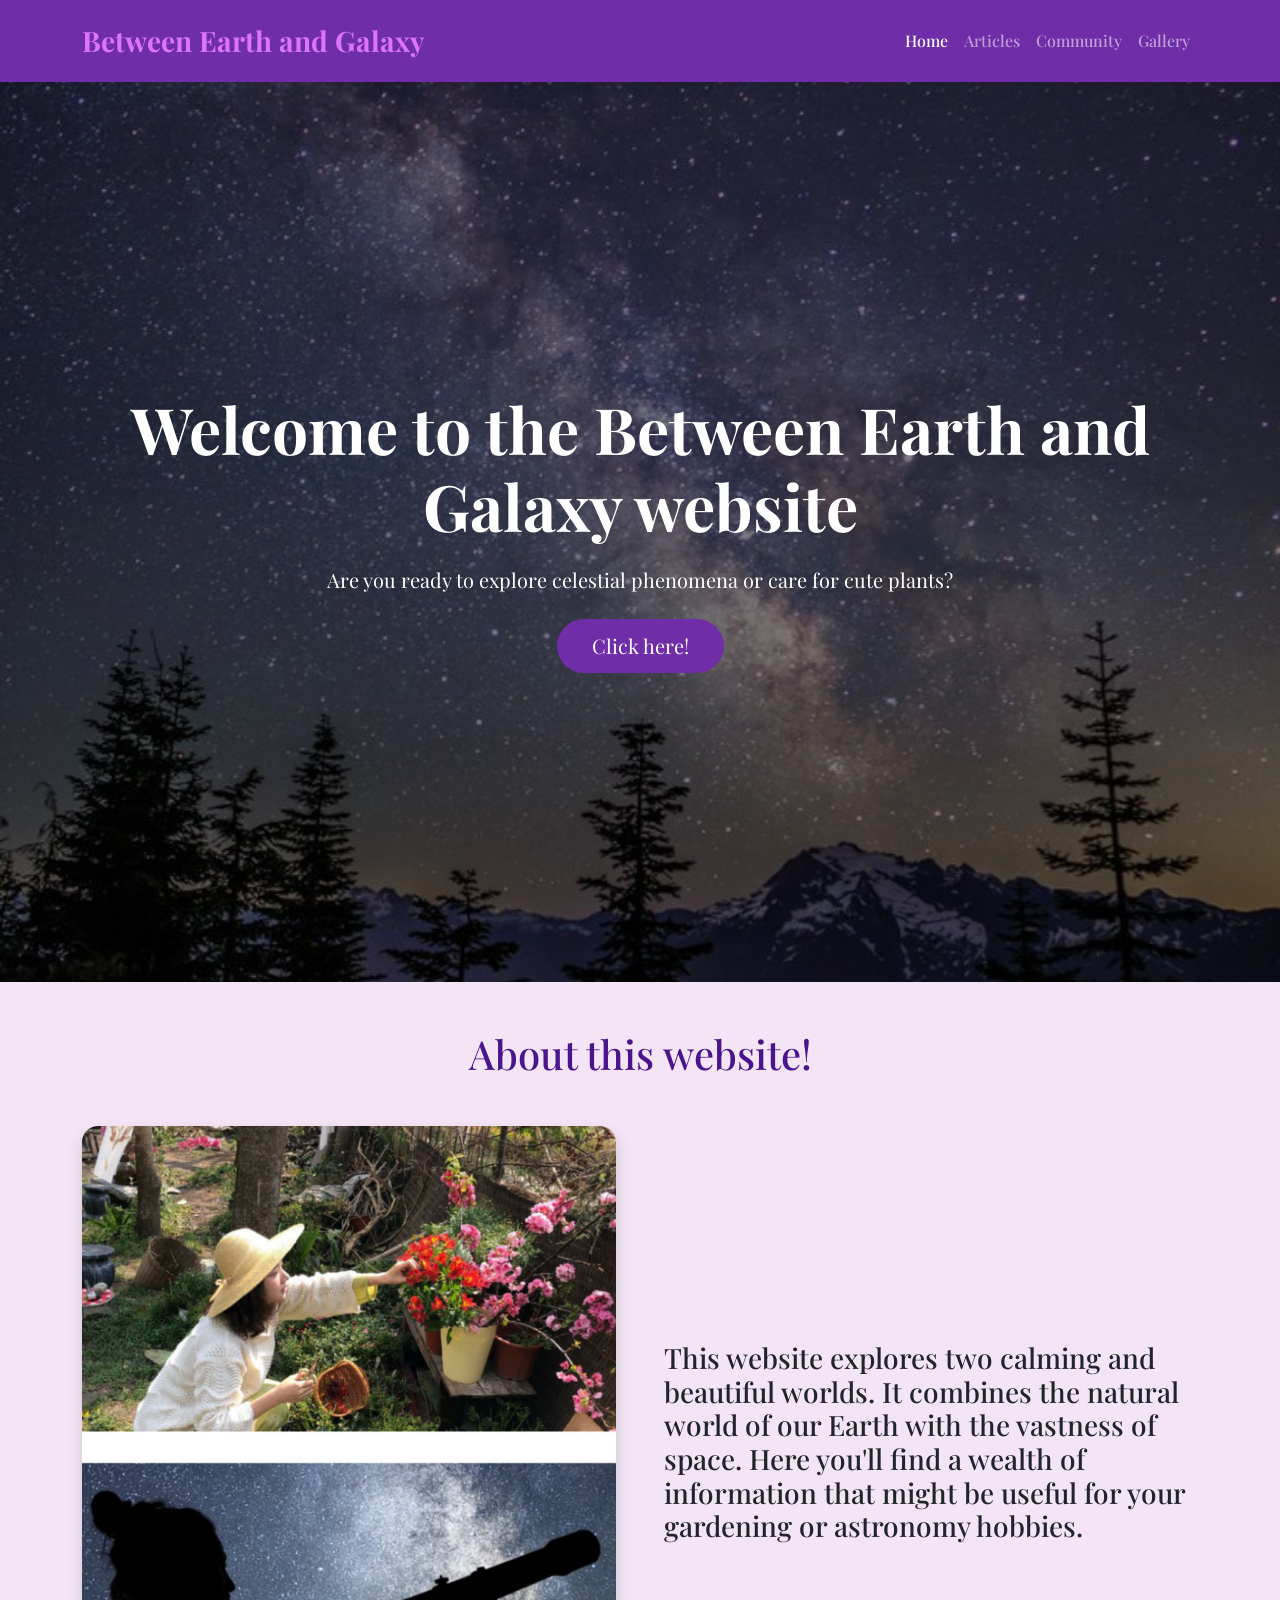
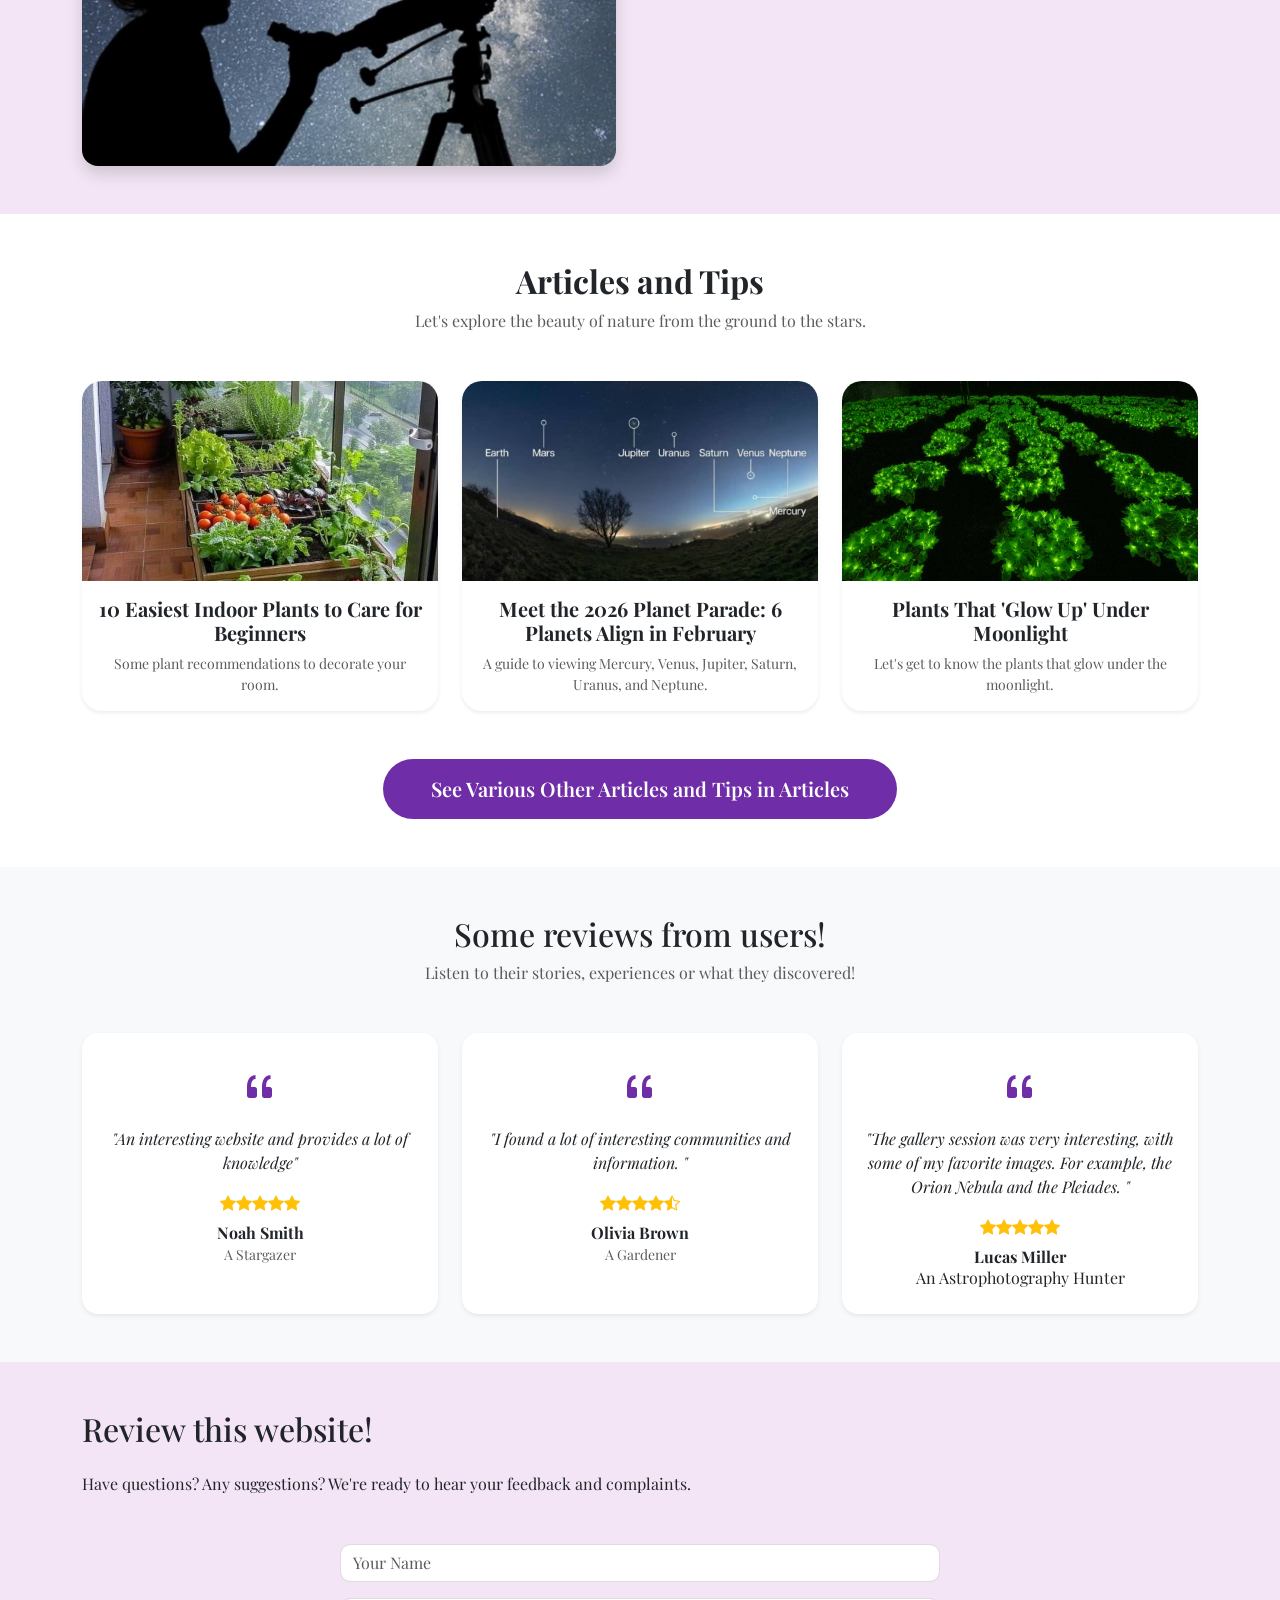
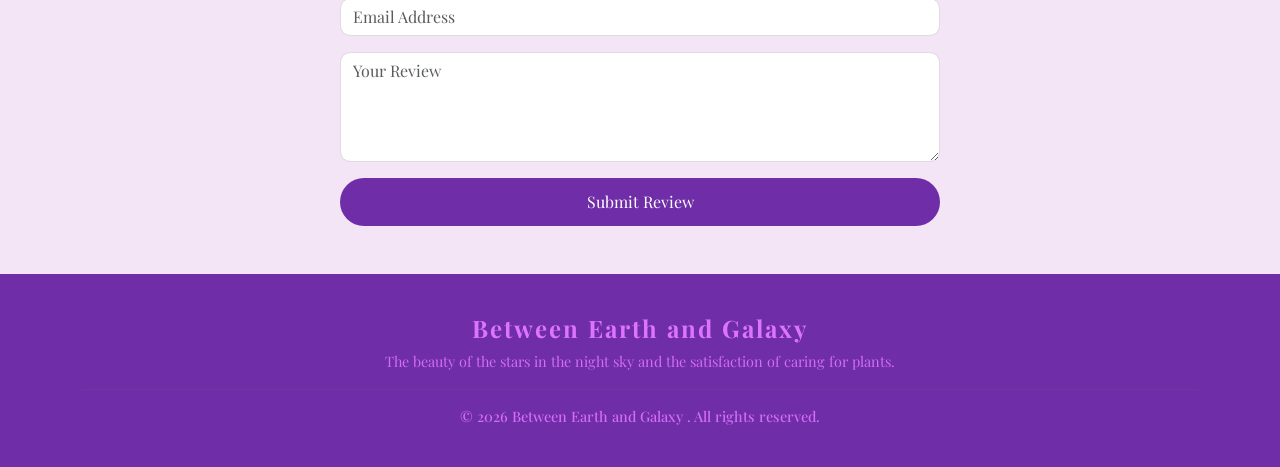
==== index.html @ 0eeb185c "Add files via upload" ====
<!DOCTYPE html>
<html lang="en">
<head>
    <meta charset="UTF-8">
    <meta name="viewport" content="width=device-width, initial-scale=1.0">
    <title>Between Earth and Galaxy | Home</title>
    
    <!-- Bootstrap 5 -->
    <link href="https://cdn.jsdelivr.net/npm/bootstrap@5.3.0/dist/css/bootstrap.min.css" rel="stylesheet">
    <!-- Google Fonts -->
    <link href="https://fonts.googleapis.com/css2?family=Playfair+Display:ital,wght@0,400..900;1,400..900&display=swap" rel="stylesheet">
    <!-- Bootstrap Icons -->
    <link rel="stylesheet" href="https://cdn.jsdelivr.net/npm/bootstrap-icons@1.11.1/font/bootstrap-icons.css">
    <link rel="stylesheet" href="style.css">
</head>
<body>
    
    <!-- NAVBAR -->
    <nav class="navbar navbar-expand-lg navbar-dark sticky-top custom-nav">
        <div class="container">
            <a class="navbar-brand logo" href="#">Between Earth and Galaxy </a>
            
            <button class="navbar-toggler" type="button" data-bs-toggle="collapse" data-bs-target="#navbarNav">
                <span class="navbar-toggler-icon"></span>
            </button>
            
            <div class="collapse navbar-collapse" id="navbarNav">
                <ul class="navbar-nav ms-auto">
                    <li class="nav-item">
                    <a class="nav-link active" aria-current="page" href="#">Home</a>
                    </li>
                    <li class="nav-item"><a class="nav-link" href="artikel.html">Articles</a></li>
                    <li class="nav-item"><a class="nav-link" href="komunitas.html">Community</a></li>
                    <li class="nav-item"><a class="nav-link" href="galeri.html">Gallery</a></li>
                </ul>
            </div>
        </div>
    </nav>

    <!-- HERO SECTION -->
    <section class="hero d-flex align-items-center justify-content-center">
        <div class="container text-center">
            <h1 class="display-3 fw-bold">Welcome to the Between Earth and Galaxy website</h1>
            <p class="lead mb-4">Are you ready to explore celestial phenomena or care for cute plants?</p>
            <div class="d-flex justify-content-center">
                <a href="#about" class="btn btn-custom btn-lg">Click here!</a>
            </div>
        </div>
    </section>
    
    <!-- ABOUT SECTION -->
    <section class="about py-5" id="about">
        <div class="container">
            <h2 class="text-center mb-5">About this website!</h2>
            <div class="row align-items-center g-5">
                <div class="col-md-6 text-center">
                    <div class="about-image">
                        <img src="mix1.jpg" alt="About Serenity Garden" class="img-fluid rounded-4 shadow">
                    </div>
                </div>
                <div class="col-md-6">
                    <div class="about-text">
                        <h3>
                       This website explores two calming and beautiful worlds. It combines the natural world of our Earth with the vastness of space. Here you'll find a wealth of information that might be useful for your gardening or astronomy hobbies.
                        </h3>
                    </div>
                </div>
            </div>
        </div>
    </section>

<!-- HOBBY SECTION WITH IMAGES -->
<section class="hobbies py-5" id="hobbies">
    <div class="container">
        <div class="text-center mb-5">
            <h2 class="fw-bold">
             Articles and Tips </h2>
            <p class="text-muted">Let's explore the beauty of nature from the ground to the stars.</p>
        </div>
        <div class="row g-4 justify-content-center">
            <!-- artikel 1-->
            <div class="col-12 col-md-6 col-lg-4">
                <div class="card h-100 shadow-sm border-0 hobby-card">
                    <img src="indoorgarden.jpeg" class="card-img-top hobby-img" alt="10 Easiest Indoor Plants to Care for Beginners">
                    <div class="card-body text-center">
                        <h5 class="card-title fw-bold">10 Easiest Indoor Plants to Care for Beginners</h5>
                        <p class="card-text small text-muted">Some plant recommendations to decorate your room.</p>
                    </div>
                </div>
            </div>
            <!-- artikel 2 -->
            <div class="col-12 col-md-6 col-lg-4">
                <div class="card h-100 shadow-sm border-0 hobby-card">
                    <img src="paradeplanet.jpg" class="card-img-top hobby-img" alt="Meet the 2026 Planet Parade: 6 Planets Align in February">
                    <div class="card-body text-center">
                        <h5 class="card-title fw-bold">Meet the 2026 Planet Parade: 6 Planets Align in February</h5>
                        <p class="card-text small text-muted">A guide to viewing Mercury, Venus, Jupiter, Saturn, Uranus, and Neptune.</p>
                    </div>
                </div>
            </div>
            <!-- Hobby 3:-->
            <div class="col-12 col-md-6 col-lg-4">
                <div class="card h-100 shadow-sm border-0 hobby-card">
                    <img src="tanamanbercahaya.jpg" class="card-img-top hobby-img" alt="Plants That 'Glow Up' Under Moonlight">
                    <div class="card-body text-center">
                        <h5 class="card-title fw-bold">Plants That 'Glow Up' Under Moonlight</h5>
                        <p class="card-text small text-muted">Let's get to know the plants that glow under the moonlight.</p>
                    </div>
                </div>
            </div>
        </div>
        <div class="text-center mt-5">
            <!-- Tombol Custom -->
            <div class="text-center mt-5">
    <a href="artikel.html" class="btn btn-hobby-action btn-lg px-5">See Various Other Articles and Tips in Articles</a>
</div>
        </div>
    </div>
</section>

    <!-- TESTIMONY SECTION -->
    <section class="testimony py-5 bg-light">
        <div class="container">
            <div class="text-center mb-5">
                <h2>Some reviews from users!  </h2>
                <p class="text-muted">Listen to their stories, experiences or what they discovered!</p>
            </div>
            <div class="row g-4">
                <!-- Testimony 1 -->
                <div class="col-md-4">
                    <div class="testimony-card p-4 bg-white shadow-sm rounded-4 text-center">
                        <div class="quote-icon"><i class="bi bi-quote"></i></div>
                        <p class="fst-italic">"An interesting website and provides a lot of knowledge"</p>
                        <div class="stars mb-2">
                            <i class="bi bi-star-fill"></i><i class="bi bi-star-fill"></i><i class="bi bi-star-fill"></i><i class="bi bi-star-fill"></i><i class="bi bi-star-fill"></i>
                        </div>
                        <h6 class="fw-bold mb-0">Noah Smith</h6>
                        <small class="text-muted">A Stargazer</small>
                    </div>
                </div>
                <!-- Testimony 2 -->
                <div class="col-md-4">
                    <div class="testimony-card p-4 bg-white shadow-sm rounded-4 text-center">
                        <div class="quote-icon"><i class="bi bi-quote"></i></div>
                        <p class="fst-italic">"I found a lot of interesting communities and information.  "</p>
                        <div class="stars mb-2">
                            <i class="bi bi-star-fill"></i><i class="bi bi-star-fill"></i><i class="bi bi-star-fill"></i><i class="bi bi-star-fill"></i><i class="bi bi-star-half"></i>
                        </div>
                        <h6 class="fw-bold mb-0">Olivia Brown</h6>
                        <small class="text-muted">A Gardener</small>
                    </div>
                </div>
                <!-- Testimony 3 -->
                <div class="col-md-4">
                    <div class="testimony-card p-4 bg-white shadow-sm rounded-4 text-center">
                        <div class="quote-icon"><i class="bi bi-quote"></i></div>
                        <p class="fst-italic">"The gallery session was very interesting, with some of my favorite images. For example, the Orion Nebula and the Pleiades. "</p>
                        <div class="stars mb-2">
                            <i class="bi bi-star-fill"></i><i class="bi bi-star-fill"></i><i class="bi bi-star-fill"></i><i class="bi bi-star-fill"></i><i class="bi bi-star-fill"></i>
                        </div>
                        <h6 class="fw-bold mb-0">Lucas Miller</h6>
                        <small class="text-muted"></small>An Astrophotography Hunter </small>
                    </div>
                </div>
            </div>
        </div>
    </section>

    <!-- CONTACT SECTION -->
    <section class="contact py-5" id="contact">
        <div class="container">
            <h2 class="mb-4">Review this website!</h2>
            <p class="subtitle mb-5">Have questions? Any suggestions? We're ready to hear your feedback and complaints.</p>
            <form class="contact-form mx-auto" style="max-width: 600px;">
    <div class="mb-3">
        <input type="text" class="form-control" placeholder="Your Name"> 
    </div>
    <div class="mb-3">
        <input type="email" class="form-control" placeholder="Email Address">
    </div>
    <div class="mb-3">
        <textarea class="form-control" rows="4" placeholder="Your Review"></textarea>
    </div>
    <button type="submit" class="btn btn-custom w-100 rounded-pill">Submit Review</button>
</form>
</section>

    <!-- FOOTER -->
    <footer class="footer">
        <div class="container text-center">
            <h4>Between Earth and Galaxy </h4>
            <p>The beauty of the stars in the night sky and the satisfaction of caring for plants.</p>
            <hr class="bg-secondary">
            <p class="copyright mb-0">© 2026 Between Earth and Galaxy . All rights reserved.</p>
        </div>
    </footer>

    <script src="https://cdn.jsdelivr.net/npm/bootstrap@5.3.0/dist/js/bootstrap.bundle.min.js"></script>
</body>
</html>
---- style.css ----
/* Global Styles */
* {
    margin: 0;
    padding: 0;
    box-sizing: border-box;
    font-family: 'Playfair Display', serif; 
}

html {
    scroll-behavior: smooth;
}

/* Navbar Customization */
.custom-nav {
    background-color:  #6f2da8 !important;
    padding: 15px 0;
}

.navbar-brand.logo {
    font-size: 28px;
    font-weight: 700;
    color: #de73ff !important;
}

.nav-link {
    font-weight: 500;
    transition: 0.3s;
}

.nav-link:hover {
    color: #de73ff !important;
}

/* Hero Section */
.hero {
    height: 100vh;
    background: linear-gradient(rgba(0, 0, 0, 0.5), rgba(0, 0, 0, 0.5)), 
                url('banner.jpg') no-repeat center center/cover;
    color: #fff;
}

.hero h1 {
    font-size: 4rem;
    margin-bottom: 20px;
}

.btn-custom {
    background-color: #6f2da8;
    color: white;
    border: none;
    padding: 12px 35px;
    border-radius: 50px;
    transition: 0.4s;
    text-decoration: none;
}

.btn-custom:hover {
    background-color: #fff;
    color: #6f2da8;
    transform: scale(1.05);
}

/* About Section */
.about {
    background-color: #f3e5f5; /* Lavender muda */
}

.about h2 {
    font-size: 2.5rem;
    color: #4a148c;
}

.about-text p {
    font-size: 1.2rem;
    line-height: 1.8;
    color: #555;
}

/* Styling Gambar Hobi */
.hobby-img {
    height: 200px;
    object-fit: cover; /* Agar gambar tidak gepeng */
    border-top-left-radius: 20px;
    border-top-right-radius: 20px;
}

.hobby-card {
    border-radius: 20px !important;
    transition: transform 0.3s ease;
}

.hobby-card:hover {
    transform: scale(1.03);
}

.btn-hobby-action {
    background-color:#6f2da8; 
    color: #ffffff; 
    
    border: none;
    padding: 15px 40px;
    border-radius: 50px;
    font-weight: 600;
    transition: all 0.3s ease;
}

.btn-hobby-action:hover {
    background-color: #de73ff; 
    color: #ffffff;
    box-shadow: 0 8px 20px rgba(111, 45, 168, 0.15);;
}

/* Testimony Styles */
.quote-icon {
    font-size: 2.5rem;
    color: #6f2da8;
    margin-bottom: 10px;
}

.stars {
    color: #ffc107;
}

.testimony-card {
    height: 100%;
}

/* Contact Form */
.contact{
  background-color: #f3e5f5;
}

.contact-form {
    max-width: 500px;
}

.form-control {
    border-radius: 10px;
    border: 1px solid #ddd;
}

.form-control:focus {
    box-shadow: 0 0 10px rgba(111, 45, 168, 0.2);
    border-color: #6f2da8;
}

list-group shadow-sm. list-group-item active border-0 bg-success{
  background-color: #6f2da8;
}

/* ==========================================
   artikel
   ========================================== */
/* Mengubah warna kategori yang sedang aktif/nyala */
.list-group-item.active.bg-success {
    background-color: #6f2da8 !important;
    color: #fff !important;
}

/* ==========================================
   4. artikelcard
   ========================================== */
/* Memastikan semua gambar produk berukuran sama & pas (tidak gepeng) */
.artikel .card-img-top {
    height: 220px;          /* Mengunci tinggi gambar agar seragam */
    object-fit: cover;      /* Memotong gambar secara proporsional jika beda resolusi */
    object-position: center;
}

/* Efek awal kartu */
.artikel .card {
    transition: transform 0.3s ease, box-shadow 0.3s ease, background-color 0.3s ease;
    border: 1px  rgba(111, 45, 168, 0.15);
}

/* Efek ketika kartu ditekan/di-hover (Naik + Shadow) */
.artikel .card:hover {
    transform: translateY(-8px); /* Membuat kartu terangkat ke atas */
    box-shadow: 0 10px 20px rgba(111, 45, 168, 0.15);) !important; /* Memberikan shadow tipis yang halus */
    background-color: var(--card-hover-bg);
}

/*artikel*/
.artikel .btn-success {
    background-color:#6f2da8 ;
    border-color: #6f2da8(--primary-color);
    color: #fff(--text-button-color);
    transition: all 0.2s ease;
}

.artikel .btn-success:hover {
    background-color: var(--primary-hover);
    border-color: var(--primary-hover);
    color: var(--text-button-color);
}

/* Tombol Detail (Outline) */
.artikel .btn-outline-secondary {
    border-color: var(--primary-color);
    color: var(--primary-color);
    transition: all 0.2s ease;
}

.artikel .btn-outline-secondary:hover {
    background-color: var(--primary-color);
    color: var(--text-button-color);
    border-color: var(--primary-color);
}






/* Gallery Layout */
.gallery-card {
    background: #fff;
    padding: 10px;
    border: 1px solid #eee;
    transition: all 0.3s ease-in-out;
    text-align: center;
}

.img-box {
    overflow: hidden;
    margin-bottom: 15px;
}

.img-box img {
    width: 100%;
    aspect-ratio: 4/3; /* Atur rasio gambar agar seragam */
    object-fit: cover;
    transition: transform 0.5s;
}

/* Info Styling */
.gallery-info h5 {
    font-size: 1.1rem;
    font-weight: bold;
    color: #4a148c;
    margin-bottom: 5px;
}

.gallery-info p {
    font-size: 0.85rem;
    color: #777;
    line-height: 1.4;
    margin-bottom: 10px;
}

.view-link {
    font-size: 0.8rem;
    text-decoration: none;
    color: #6f2da8;
    font-weight: bold;
    text-transform: uppercase;
}

/* Efek Interaksi (CSS yang 'Ditekan') */
.gallery-card:hover {
    transform: translateY(-10px); /* Efek terangkat */
    box-shadow: 0 10px 25px rgba(111, 45, 168, 0.15);
    border-color: #de73ff;
}

.gallery-card:active {
    transform: translateY(-2px); /* Efek 'ditekan' saat diklik */
    box-shadow: 0 5px 10px rgba(111, 45, 168, 0.1);
}

.gallery-card:hover .img-box img {
    transform: scale(1.05); /* Gambar sedikit nge-zoom */
}

/* Footer */
/* Footer Customization */
.footer {
    /* Mengikuti warna teks logo navbar kamu */
    background-color: #6f2da8 !important; 
    padding: 40px 0;
    color: #de73ff; /* Teks dibuat ungu tua agar kontras */
}

.footer h4 {
    letter-spacing: 2px;
    font-weight: bold;
    color: #de73ff; /* Pastikan judul juga ungu tua */
}

.footer p {
    font-size: 0.9rem;
    opacity: 0.9; /* Sedikit lebih tebal agar jelas di bg terang */
}

.footer hr {
    /* Garis pemisah disesuaikan warnanya */
    border-top: 1px solid rgba(74, 20, 140, 0.2); 
}

.footer .copyright {
    font-weight: 500;
}

/* Responsiveness */
@media (max-width: 768px) {
    .hero h1 {
        font-size: 2.5rem;
    }
}
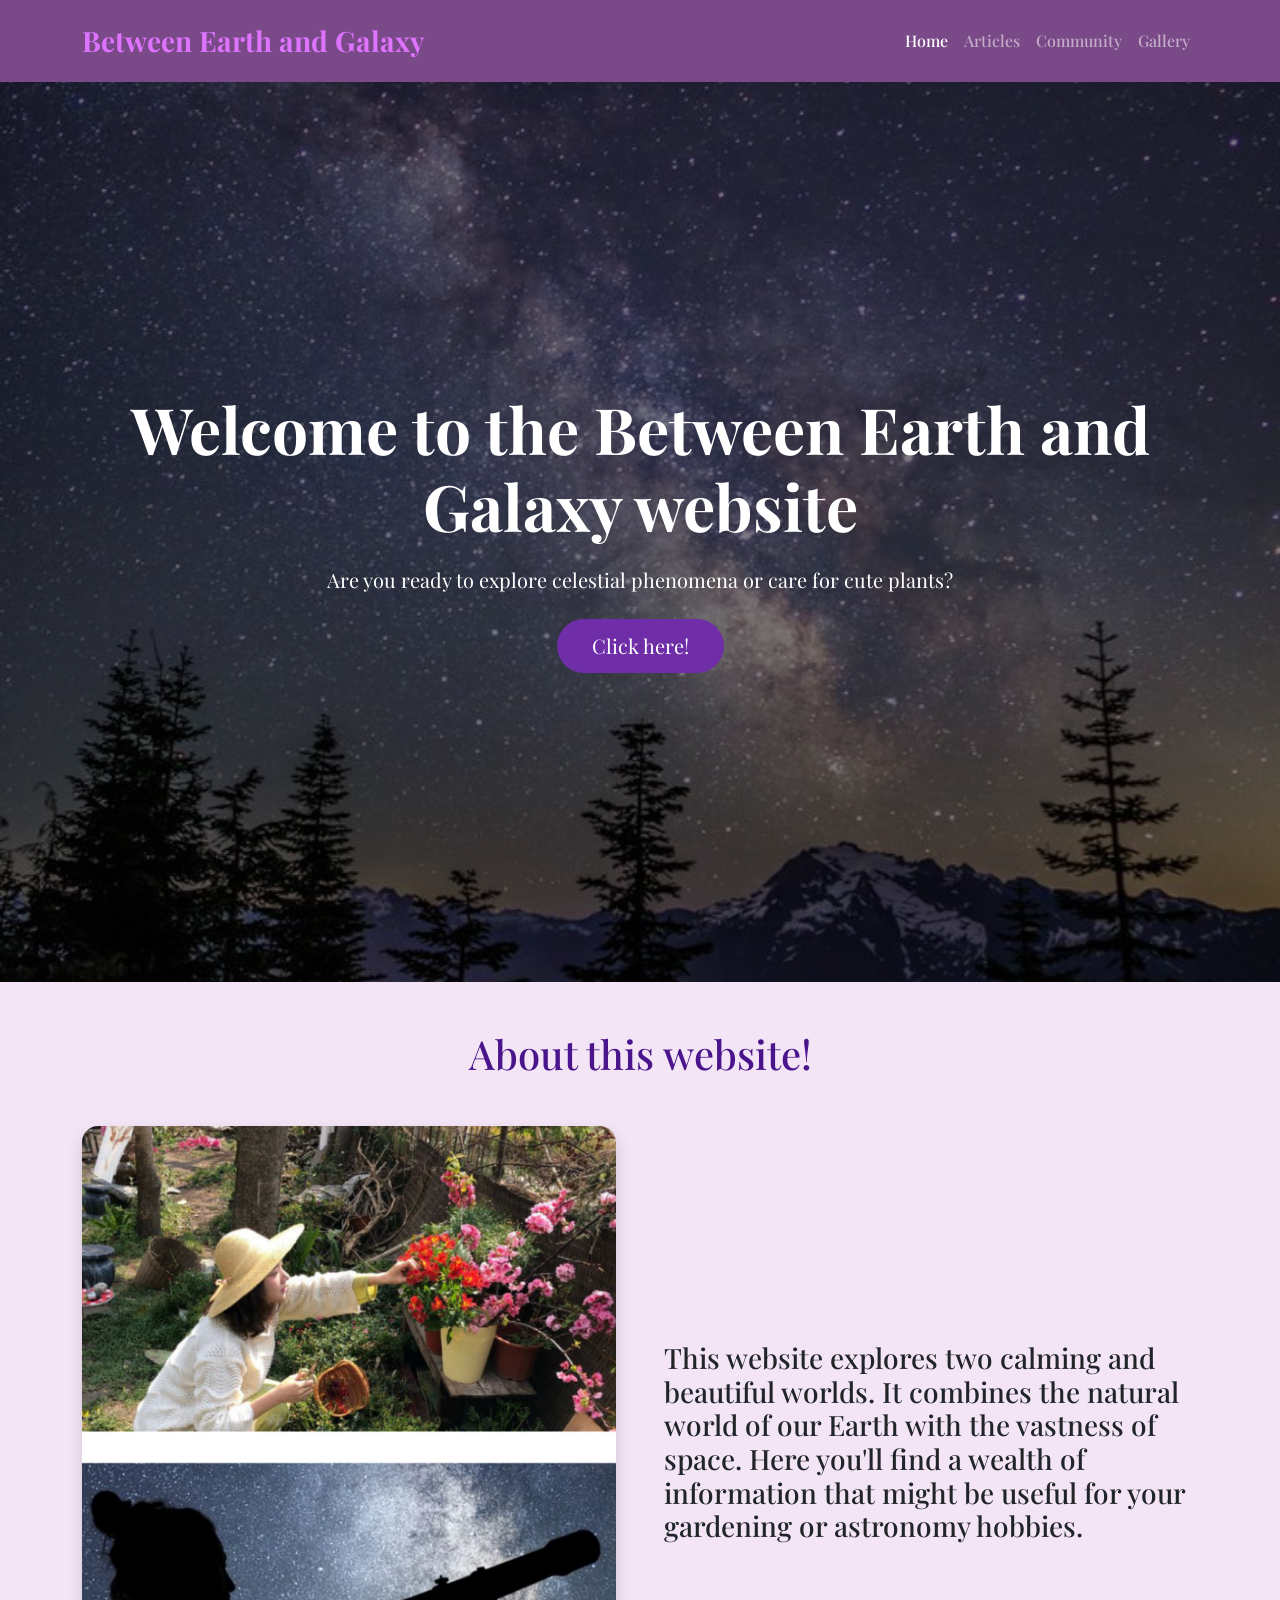
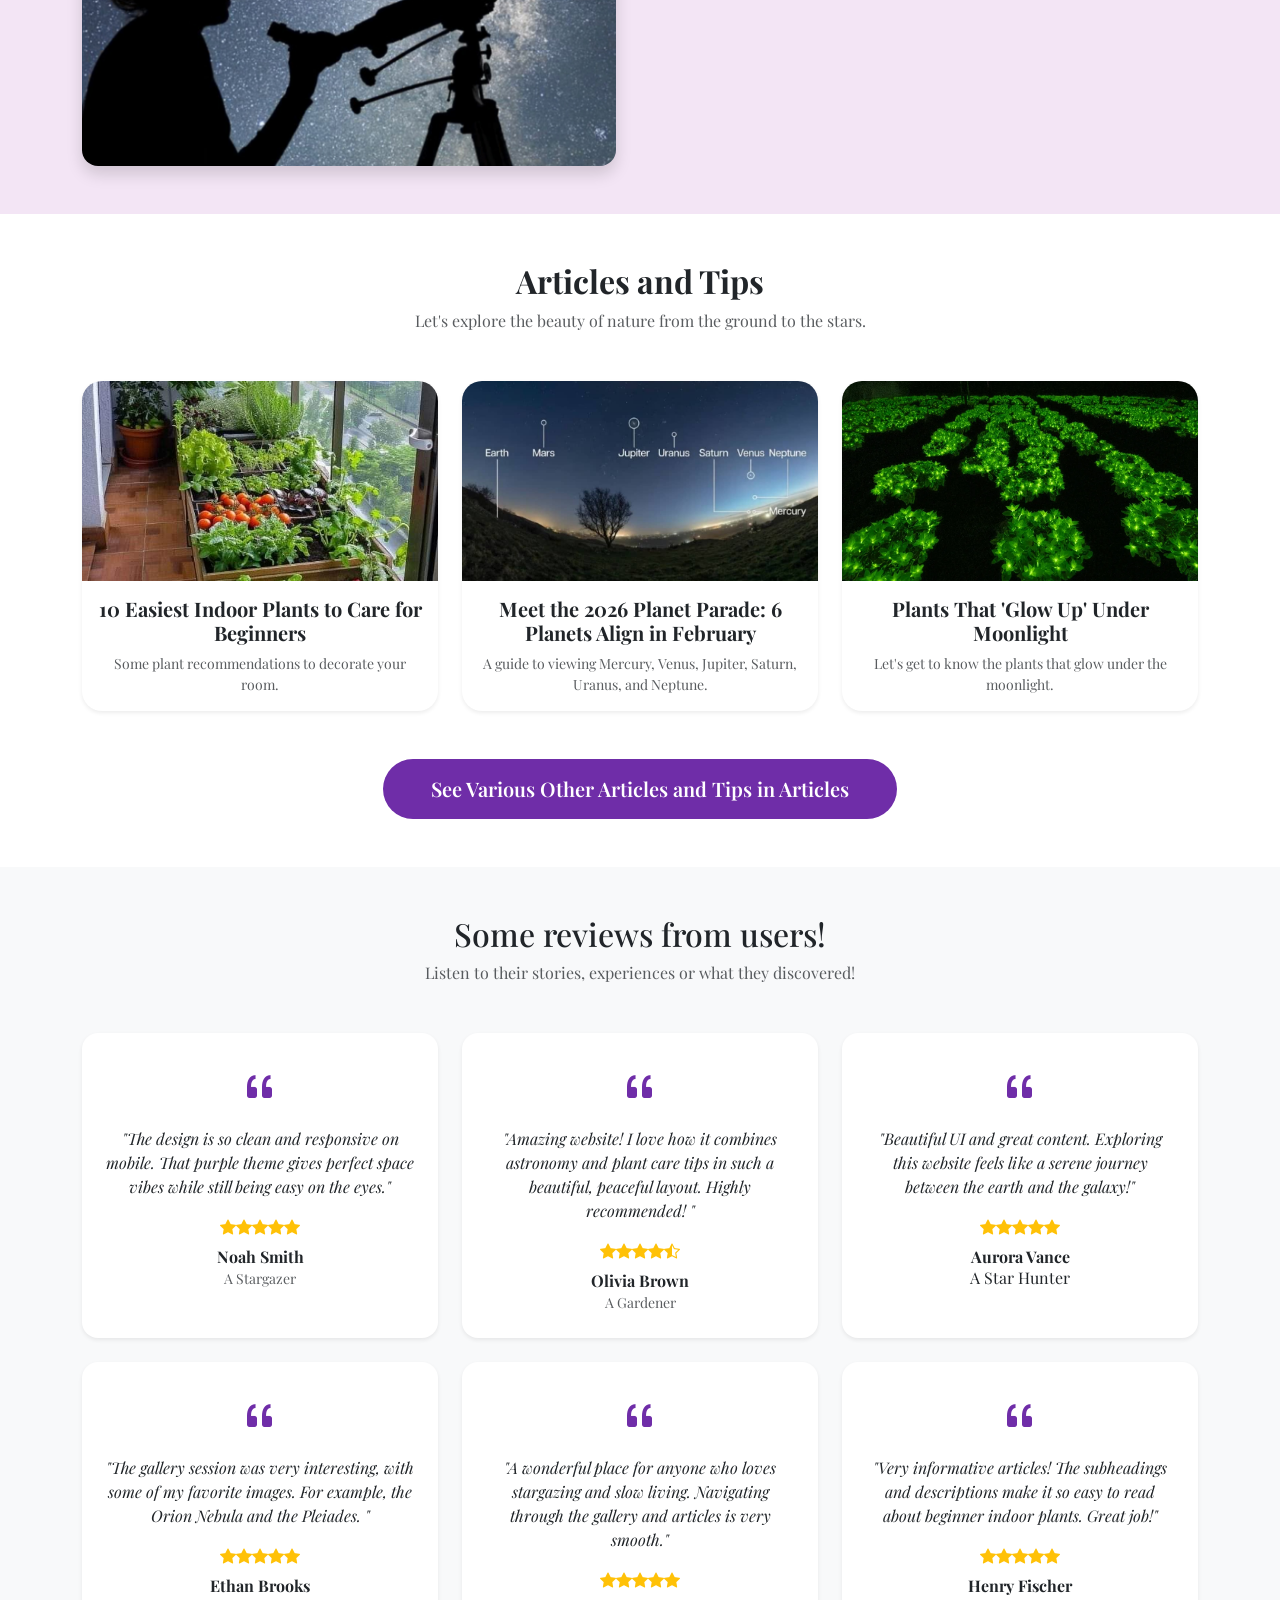
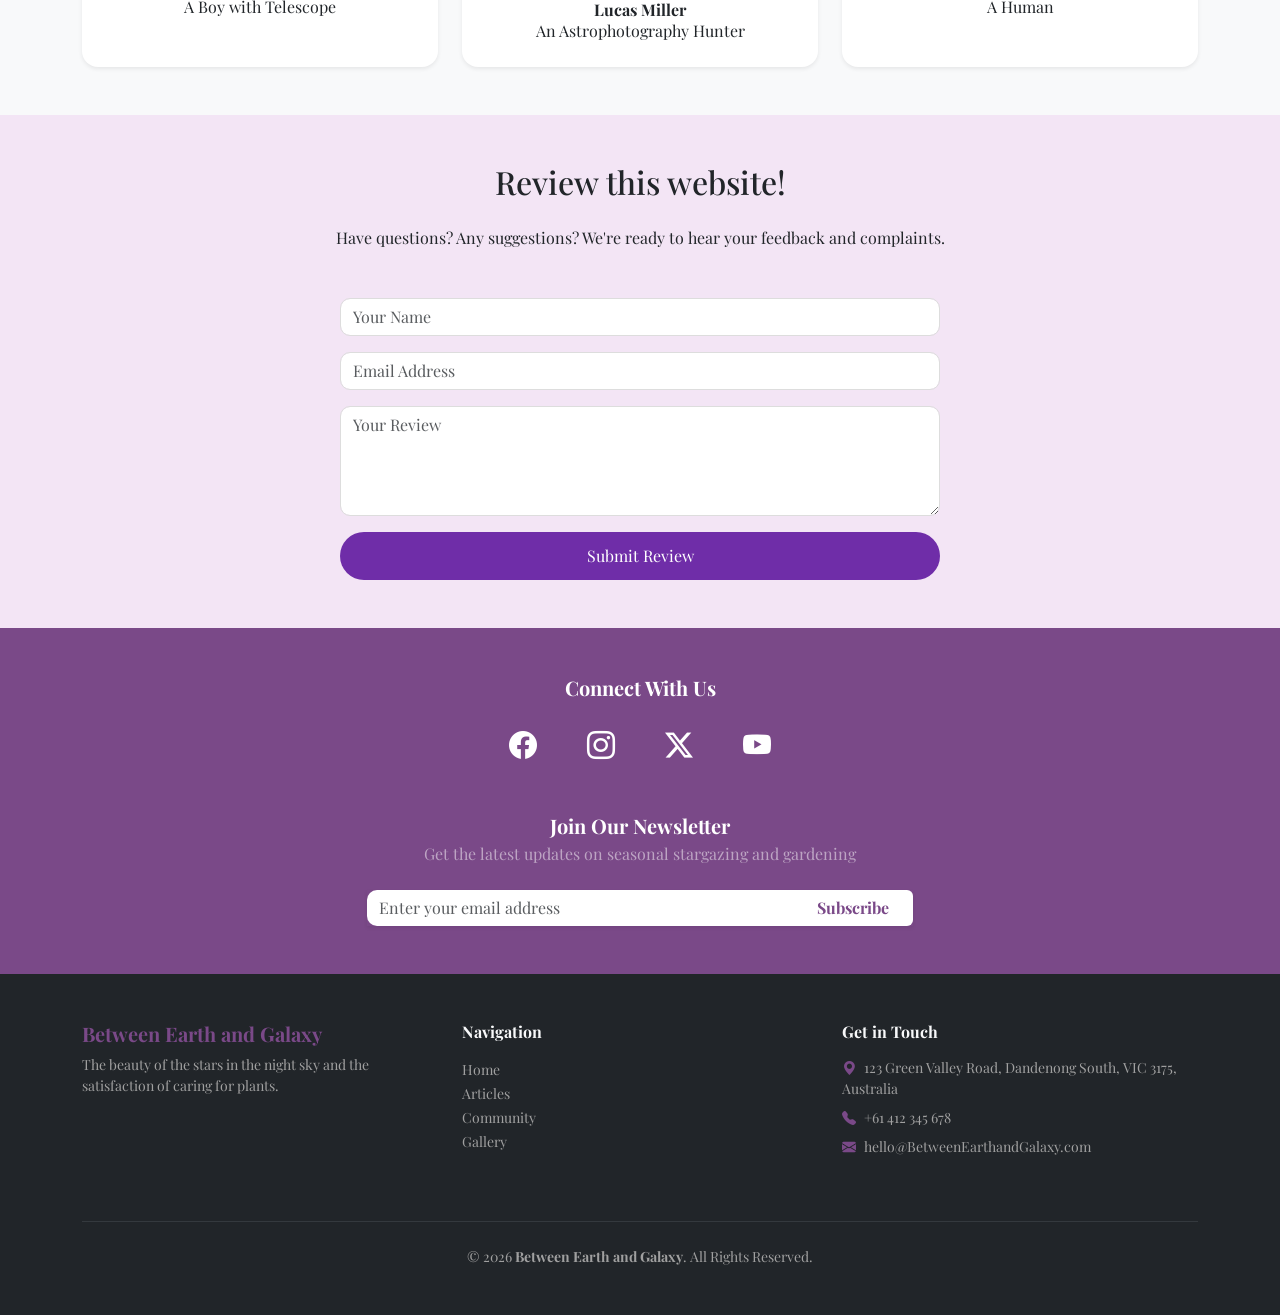
==== commit f6a69cd3: "Add files via upload" ====
--- a/index.html
+++ b/index.html
@@ -130,7 +130,7 @@
                 <div class="col-md-4">
                     <div class="testimony-card p-4 bg-white shadow-sm rounded-4 text-center">
                         <div class="quote-icon"><i class="bi bi-quote"></i></div>
-                        <p class="fst-italic">"An interesting website and provides a lot of knowledge"</p>
+                        <p class="fst-italic">"The design is so clean and responsive on mobile. That purple theme gives perfect space vibes while still being easy on the eyes."</p>
                         <div class="stars mb-2">
                             <i class="bi bi-star-fill"></i><i class="bi bi-star-fill"></i><i class="bi bi-star-fill"></i><i class="bi bi-star-fill"></i><i class="bi bi-star-fill"></i>
                         </div>
@@ -142,7 +142,7 @@
                 <div class="col-md-4">
                     <div class="testimony-card p-4 bg-white shadow-sm rounded-4 text-center">
                         <div class="quote-icon"><i class="bi bi-quote"></i></div>
-                        <p class="fst-italic">"I found a lot of interesting communities and information.  "</p>
+                        <p class="fst-italic">"Amazing website! I love how it combines astronomy and plant care tips in such a beautiful, peaceful layout. Highly recommended! "</p>
                         <div class="stars mb-2">
                             <i class="bi bi-star-fill"></i><i class="bi bi-star-fill"></i><i class="bi bi-star-fill"></i><i class="bi bi-star-fill"></i><i class="bi bi-star-half"></i>
                         </div>
@@ -150,16 +150,52 @@
                         <small class="text-muted">A Gardener</small>
                     </div>
                 </div>
-                <!-- Testimony 3 -->
+                <!-- Testimony 4 -->
+                <div class="col-md-4">
+                    <div class="testimony-card p-4 bg-white shadow-sm rounded-4 text-center">
+                        <div class="quote-icon"><i class="bi bi-quote"></i></div>
+                        <p class="fst-italic">"Beautiful UI and great content. Exploring this website feels like a serene journey between the earth and the galaxy!"</p>
+                        <div class="stars mb-2">
+                            <i class="bi bi-star-fill"></i><i class="bi bi-star-fill"></i><i class="bi bi-star-fill"></i><i class="bi bi-star-fill"></i><i class="bi bi-star-fill"></i>
+                        </div>
+                        <h6 class="fw-bold mb-0">Aurora Vance </h6>
+                        <small class="text-muted"></small>A Star Hunter </small>
+                    </div>
+                </div>
+                <!-- Testimony 4 -->
                 <div class="col-md-4">
                     <div class="testimony-card p-4 bg-white shadow-sm rounded-4 text-center">
                         <div class="quote-icon"><i class="bi bi-quote"></i></div>
                         <p class="fst-italic">"The gallery session was very interesting, with some of my favorite images. For example, the Orion Nebula and the Pleiades. "</p>
+                        <div class="stars mb-2">
+                            <i class="bi bi-star-fill"></i><i class="bi bi-star-fill"></i><i class="bi bi-star-fill"></i><i class="bi bi-star-fill"></i><i class="bi bi-star-fill"></i>
+                        </div>
+                        <h6 class="fw-bold mb-0">Ethan Brooks</h6>
+                        <small class="text-muted"></small>A Boy with Telescope</small>
+                    </div>
+                </div>
+                <!-- Testimony 5-->
+                <div class="col-md-4">
+                    <div class="testimony-card p-4 bg-white shadow-sm rounded-4 text-center">
+                        <div class="quote-icon"><i class="bi bi-quote"></i></div>
+                        <p class="fst-italic">"A wonderful place for anyone who loves stargazing and slow living. Navigating through the gallery and articles is very smooth."</p>
                         <div class="stars mb-2">
                             <i class="bi bi-star-fill"></i><i class="bi bi-star-fill"></i><i class="bi bi-star-fill"></i><i class="bi bi-star-fill"></i><i class="bi bi-star-fill"></i>
                         </div>
                         <h6 class="fw-bold mb-0">Lucas Miller</h6>
                         <small class="text-muted"></small>An Astrophotography Hunter </small>
+                    </div>
+                </div>
+                  <!-- Testimony 3 -->
+                <div class="col-md-4">
+                    <div class="testimony-card p-4 bg-white shadow-sm rounded-4 text-center">
+                        <div class="quote-icon"><i class="bi bi-quote"></i></div>
+                        <p class="fst-italic">"Very informative articles! The subheadings and descriptions make it so easy to read about beginner indoor plants. Great job!"</p>
+                        <div class="stars mb-2">
+                            <i class="bi bi-star-fill"></i><i class="bi bi-star-fill"></i><i class="bi bi-star-fill"></i><i class="bi bi-star-fill"></i><i class="bi bi-star-fill"></i>
+                        </div>
+                        <h6 class="fw-bold mb-0">Henry Fischer</h6>
+                        <small class="text-muted"></small>A Human </small>
                     </div>
                 </div>
             </div>
@@ -186,14 +222,68 @@
 </section>
 
     <!-- FOOTER -->
-    <footer class="footer">
-        <div class="container text-center">
-            <h4>Between Earth and Galaxy </h4>
-            <p>The beauty of the stars in the night sky and the satisfaction of caring for plants.</p>
-            <hr class="bg-secondary">
-            <p class="copyright mb-0">© 2026 Between Earth and Galaxy . All rights reserved.</p>
-        </div>
-    </footer>
+<div class="container-fluid py-5">
+    <div class="container">
+
+        <h5 class="text-center text-light mb-4 fw-bold">Connect With Us</h5>
+        <div class="d-flex justify-content-center mb-5" style="gap: 50px">
+            <a href="#" class="text-light fs-3"><i class="bi bi-facebook"></i></a>
+            <a href="#" class="text-light fs-3"><i class="bi bi-instagram"></i></a>
+            <a href="#" class="text-light fs-3"><i class="bi bi-twitter-x"></i></a>
+            <a href="#" class="text-light fs-3"><i class="bi bi-youtube"></i></a>
+        </div>
+
+        <h5 class="text-center text-light mb-1 fw-bold">Join Our Newsletter</h5>
+        <p class="text-center text-light opacity-50 mb-4">Get the latest updates on seasonal stargazing and gardening</p>
+
+        <div class="row justify-content-center">
+            <div class="col-md-6">
+                <div class="input-group shadow-sm">
+                    <input type="email" class="form-control border-0" placeholder="Enter your email address">
+                    <button class="btn btn-success text-light fw-bold px-4">Subscribe</button>
+                </div>
+            </div>
+        </div>
+
+    </div>
+</div>
+
+<footer class="bg-dark text-light py-5">
+    <div class="container">
+        <div class="row text-center text-md-start">
+
+            <div class="col-md-4 mb-4 mb-md-0">
+                <h5 class="fw-bold text-success">Between Earth and Galaxy</h5>
+                <p class="text-muted small">The beauty of the stars in the night sky and the satisfaction of caring for plants.</p>
+            </div>
+
+            <div class="col-md-4 mb-4 mb-md-0">
+                <h6 class="fw-bold mb-3">Navigation</h6>
+                <ul class="list-unstyled">
+                    <li><a href="#" class="text-muted text-decoration-none small">Home</a></li>
+                    <li><a href="artikel.html" class="text-muted text-decoration-none small">Articles</a></li>
+                    <li><a href="komunitas.html" class="text-muted text-decoration-none small">Community</a></li>
+                    <li><a href="galeri.html" class="text-muted text-decoration-none small">Gallery</a></li>
+                </ul>
+            </div>
+            
+            <div class="col-md-4">
+                <h6 class="fw-bold mb-3">Get in Touch</h6>
+                <ul class="list-unstyled text-muted small">
+                    <li class="mb-2"><i class="bi bi-geo-alt-fill me-2 text-success"></i>123 Green Valley Road, Dandenong South, VIC 3175, Australia</li>
+                    <li class="mb-2"><i class="bi bi-telephone-fill me-2 text-success"></i>+61 412 345 678</li>
+                    <li><i class="bi bi-envelope-fill me-2 text-success"></i>hello@BetweenEarthandGalaxy.com</li>
+                </ul>
+            </div>
+        </div>
+
+        <hr class="border-secondary mt-5 mb-4">
+        
+        <p class="text-center text-muted small mb-0">
+            &copy; 2026 <strong>Between Earth and Galaxy</strong>. All Rights Reserved.
+        </p>
+    </div>
+</footer>
 
     <script src="https://cdn.jsdelivr.net/npm/bootstrap@5.3.0/dist/js/bootstrap.bundle.min.js"></script>
 </body>
--- a/style.css
+++ b/style.css
@@ -12,7 +12,7 @@
 
 /* Navbar Customization */
 .custom-nav {
-    background-color:  #6f2da8 !important;
+    background-color:  #7A4988 !important;
     padding: 15px 0;
 }
 
@@ -148,6 +148,14 @@
   background-color: #6f2da8;
 }
 
+
+#contact h2,
+#contact .subtitle {
+    text-align: center !important;
+    margin-left: auto;
+    margin-right: auto;
+    display: block;
+}
 /* ==========================================
    artikel
    ========================================== */
@@ -181,6 +189,10 @@
 }
 
 /*artikel*/
+.artikel .card-title {
+    color: #000000 !important; /* #000000 adalah kode warna hitam */
+}
+
 .artikel .btn-success {
     background-color:#6f2da8 ;
     border-color: #6f2da8(--primary-color);
@@ -208,11 +220,95 @@
 }
 
 
+/*komunitas*/
+.komunitas .card-img-top {
+    height:  290px;
+    width: 510 px;/* Mengunci tinggi gambar agar seragam */
+    object-fit: cover;      /* Memotong gambar secara proporsional jika beda resolusi */
+    object-position: center;
+}
+
+/* Efek awal kartu */
+.komunitas .card {
+    transition: transform 0.3s ease, box-shadow 0.3s ease, background-color 0.3s ease;
+    border: 1px  rgba(111, 45, 168, 0.15);
+}
+
+/* Efek ketika kartu ditekan/di-hover (Naik + Shadow) */
+.komunitas .card:hover {
+    transform: translateY(-8px); /* Membuat kartu terangkat ke atas */
+    box-shadow: 0 10px 20px rgba(111, 45, 168, 0.15);) !important; /* Memberikan shadow tipis yang halus */
+    background-color: var(--card-hover-bg);
+}
+
+/*komunitas*/
+.komunitas .card-title {
+    color: #000000 !important; /* #000000 adalah kode warna hitam */
+}
+
+.komunitas .btn-success {
+    background-color:#6f2da8 ;
+    border-color: #6f2da8(--primary-color);
+    color: #fff(--text-button-color);
+    transition: all 0.2s ease;
+}
+
+.komunitas .btn-success:hover {
+    background-color: var(--primary-hover);
+    border-color: var(--primary-hover);
+    color: var(--text-button-color);
+}
+
+/* Tombol Detail (Outline) */
+.komunitas .btn-outline-secondary {
+    border-color: var(--primary-color);
+    color: var(--primary-color);
+    transition: all 0.2s ease;
+}
+
+.komunitas .btn-outline-secondary:hover {
+    background-color: var(--primary-color);
+    color: var(--text-button-color);
+    border-color: var(--primary-color);
+}
+
 
 
 
 
 /* Gallery Layout */
+/* ==========================================================================
+   MENYAMAKAN TINGGI BOX GALERI (CARDS)
+   ========================================================================== */
+
+/* Pastikan kolom pembungkusnya memiliki tinggi yang sama rata */
+.gallery .row, 
+#gallery .row {
+    display: flex;
+    flex-wrap: wrap;
+}
+
+/* Memaksa elemen box/card di dalamnya mengisi tinggi penuh secara vertikal */
+.gallery .card,
+#gallery .card,
+.gallery .col-md-6 > div, /* Jika kamu pakai div biasa, bukan class .card */
+#gallery .col-md-6 > div {
+    display: flex;
+    flex-direction: column;
+    height: 100%;
+}
+
+/* Membuat teks deskripsi otomatis mengambil sisa ruang yang ada 
+   sehingga tombol atau bagian bawah card sejajar rata */
+.gallery .card-body,
+#gallery .card-body,
+.gallery p,
+#gallery p {
+    flex-grow: 1;
+}
+
+
+
 .gallery-card {
     background: #fff;
     padding: 10px;
@@ -237,7 +333,8 @@
 .gallery-info h5 {
     font-size: 1.1rem;
     font-weight: bold;
-    color: #4a148c;
+    color: 
+    #7A4988;
     margin-bottom: 5px;
 }
 
@@ -248,13 +345,6 @@
     margin-bottom: 10px;
 }
 
-.view-link {
-    font-size: 0.8rem;
-    text-decoration: none;
-    color: #6f2da8;
-    font-weight: bold;
-    text-transform: uppercase;
-}
 
 /* Efek Interaksi (CSS yang 'Ditekan') */
 .gallery-card:hover {
@@ -274,31 +364,148 @@
 
 /* Footer */
 /* Footer Customization */
-.footer {
-    /* Mengikuti warna teks logo navbar kamu */
-    background-color: #6f2da8 !important; 
-    padding: 40px 0;
-    color: #de73ff; /* Teks dibuat ungu tua agar kontras */
-}
-
-.footer h4 {
-    letter-spacing: 2px;
-    font-weight: bold;
-    color: #de73ff; /* Pastikan judul juga ungu tua */
-}
-
-.footer p {
+:root {
+    --purple-main: #7A4988;    /* Warna ungu utama */
+    --purple-hover: #5A3266;   /* Warna ungu gelap untuk hover */
+}
+
+/* ==========================================================================
+   PERBAIKAN SECTION ATAS / NEWSLETTER
+   ========================================================================== */
+
+/* Menargetkan section newsletter menggunakan class bawaan tanpa merusak teks */
+.container-fluid.py-5 {
+    background-color: var(--purple-main) !important;
+}
+
+/* Memastikan teks di bagian newsletter tetap putih terang */
+.container-fluid.py-5 .text-light {
+    color: #ffffff !important;
+}
+
+/* Mengubah tombol Subscribe menjadi putih dengan teks ungu */
+.container-fluid.py-5 .btn-success {
+    background-color: #ffffff !important;
+    color: #7A4988 !important;
+    border: none !important;
+    transition: all 0.3s ease-in-out;
+}
+
+.container-fluid.py-5 .btn-success:hover {
+    background-color: #7A4988;
+    color: #ffffff !important;
+    box-shadow: 0 4px 12px rgba(0, 0, 0, 0.2);
+}
+
+/* Efek hover icon media sosial */
+.container-fluid.py-5 .d-flex a.text-light {
+    transition: transform 0.2s ease, opacity 0.2s ease;
+    display: inline-block;
+}
+
+.container-fluid.py-5 .d-flex a.text-light:hover {
+    transform: translateY(-4px);
+    opacity: 0.85;
+}
+
+/* ==========================================================================
+   PERBAIKAN UTAMA FOOTER (MENGEMBALIKAN TEKS YANG HILANG)
+   ========================================================================== */
+
+/* Memaksa background footer tetap gelap */
+footer.bg-dark {
+    background-color: #212529 !important;
+}
+
+/* Mengembalikan semua teks bawaan footer agar berwarna putih terang */
+footer .text-light, 
+footer h5, 
+footer h6 {
+    color: #f8f9fa !important;
+}
+
+/* Mengembalikan teks deskripsi dan link agar berwarna abu-abu terang */
+footer .text-muted, 
+footer .list-unstyled a {
+    color: #a0a0a0 !important;
+}
+
+/* Mengubah warna Judul Brand & Icon menjadi Ungu */
+footer .text-success,
+footer .bi-geo-alt-fill,
+footer .bi-telephone-fill,
+footer .bi-envelope-fill {
+    color: var(--purple-main) !important;
+}
+
+/* Efek hover link navigasi di dalam footer */
+footer .list-unstyled a:hover {
+    color: #ffffff !important;
+    text-decoration: underline !important;
+}
+
+
+/* Font khusus untuk Judul & Subjudul */
+.article-title, 
+.plant-section h3 {
+    font-family: 'Playfair Display', serif;
+    color: #333333;
+}
+
+.article-title {
+    font-size: 2.5rem;
+    line-height: 1.2;
+}
+
+/* Jarak breadcrumb */
+.breadcrumb-container {
     font-size: 0.9rem;
-    opacity: 0.9; /* Sedikit lebih tebal agar jelas di bg terang */
-}
-
-.footer hr {
-    /* Garis pemisah disesuaikan warnanya */
-    border-top: 1px solid rgba(74, 20, 140, 0.2); 
-}
-
-.footer .copyright {
-    font-weight: 500;
+}
+.breadcrumb-container a {
+    color: #7A4988; /* Warna ungu link */
+}
+.breadcrumb-container a:hover {
+    text-decoration: underline;
+}
+
+/* Metadata Artikel */
+.article-meta i {
+    color: #7A4988; /* Warna ungu icon */
+}
+
+/* KUNCI UTAMA: Otomatis memotong semua gambar artikel agar seragam & tidak gepeng */
+.article-img {
+    width: 100%;        
+    height: 380px;      /* Mengunci tinggi gambar di semua artikel */
+    object-fit: cover;  /* Memotong gambar secara otomatis agar proporsional */
+    object-position: center; 
+    border-radius: 12px;     
+}
+
+/* Styling Subjudul Tanaman / Planet */
+.plant-section h3 {
+    font-size: 1.4rem;
+    color: #7A4988; /* Warna ungu kustom */
+    margin-bottom: 8px;
+}
+
+.plant-section p {
+    font-size: 1.05rem;
+    line-height: 1.6;
+    color: #555555;
+    text-align: justify; 
+}
+
+/* Responsif Layar HP */
+@media (max-width: 768px) {
+    .article-img {
+        height: 260px;  
+        margin-bottom: 20px;
+    }
+    .article-title {
+        font-size: 2rem;
+        margin-top: 15px;
+    }
 }
 
 /* Responsiveness */
@@ -308,7 +515,3 @@
     }
 }
 
-
-
-
-
